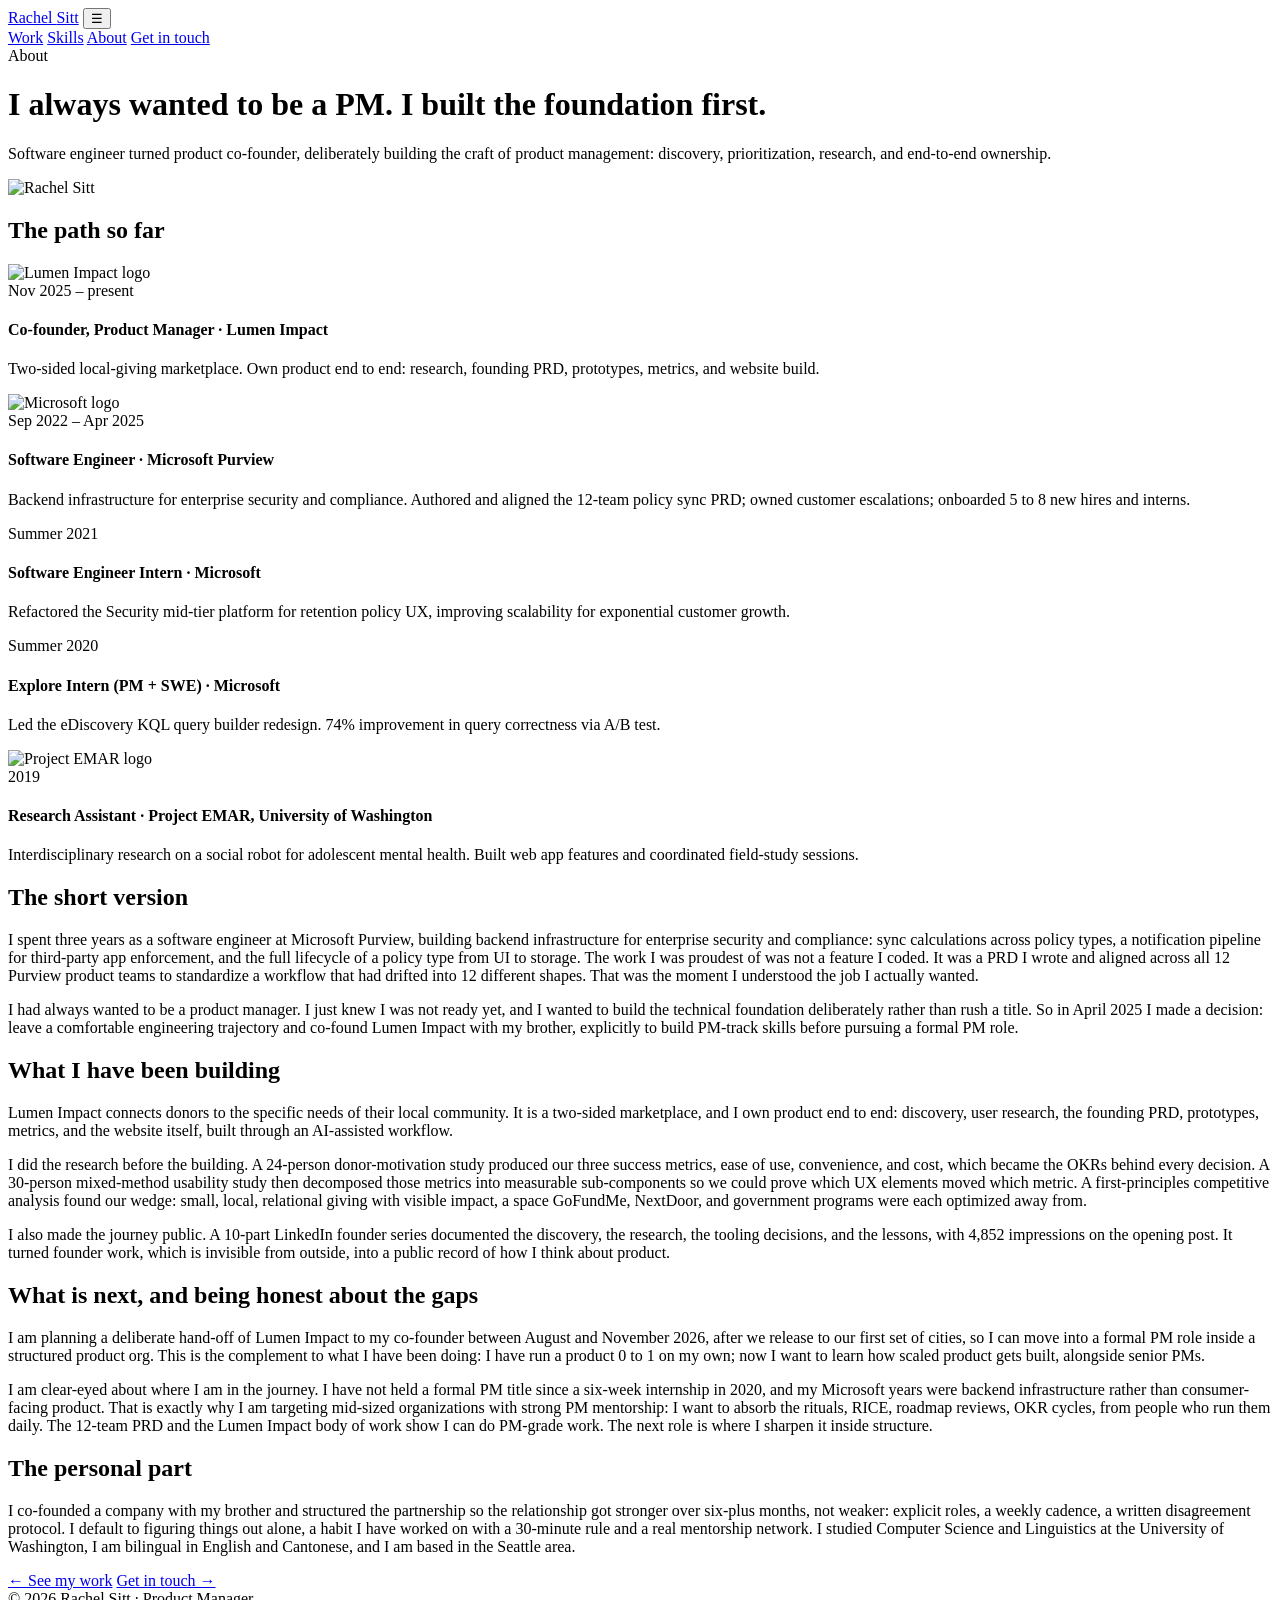
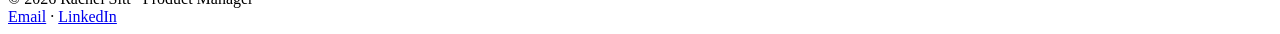
==== about.html @ 6f112ceb "Initial file uploads" ====
<!DOCTYPE html>
<html lang="en">
<head>
<meta charset="UTF-8">
<meta name="viewport" content="width=device-width, initial-scale=1.0">
<title>About · Rachel Sitt</title>
<meta name="description" content="Rachel Sitt's story: from Microsoft engineer to product co-founder, deliberately building PM-track skills.">
<link rel="stylesheet" href="css/styles.css">
</head>
<body>

<nav class="nav">
  <div class="nav-inner">
    <a href="index.html" class="brand">Rachel <span>Sitt</span></a>
    <button class="nav-toggle" aria-label="Menu" onclick="document.getElementById('navlinks').classList.toggle('open')">☰</button>
    <div class="nav-links" id="navlinks">
      <a href="work.html">Work</a>
      <a href="skills.html">Skills</a>
      <a href="about.html">About</a>
      <a href="contact.html" class="nav-cta">Get in touch</a>
    </div>
  </div>
</nav>

<header class="hero">
  <div class="wrap">
    <div class="hero-grid">
      <div>
        <span class="eyebrow">About</span>
        <h1>I always wanted to be a PM. I built the foundation first.</h1>
        <p class="lede">Software engineer turned product co-founder, deliberately building the craft of product management: discovery, prioritization, research, and end-to-end ownership.</p>
      </div>
      <div class="hero-photo">
        <img src="assets/rachel.jpg" alt="Rachel Sitt">
      </div>
    </div>
  </div>
</header>

<section class="bg-soft">
  <div class="wrap">
    <div class="section-head">
      <h2>The path so far</h2>
    </div>
    <div class="vtimeline">

      <div class="vt-row">
        <div class="vt-logo vt-logo--fill"><img src="assets/logos/lumen-impact.jpg" alt="Lumen Impact logo"></div>
        <div class="vt-stack">
          <div class="vt-item">
            <div class="vt-date">Nov 2025 – present</div>
            <h4>Co-founder, Product Manager · Lumen Impact</h4>
            <p>Two-sided local-giving marketplace. Own product end to end: research, founding PRD, prototypes, metrics, and website build.</p>
          </div>
        </div>
      </div>

      <div class="vt-row">
        <div class="vt-logo"><img src="assets/logos/microsoft.png" alt="Microsoft logo"></div>
        <div class="vt-stack">
          <div class="vt-item">
            <div class="vt-date">Sep 2022 – Apr 2025</div>
            <h4>Software Engineer · Microsoft Purview</h4>
            <p>Backend infrastructure for enterprise security and compliance. Authored and aligned the 12-team policy sync PRD; owned customer escalations; onboarded 5 to 8 new hires and interns.</p>
          </div>
          <div class="vt-item">
            <div class="vt-date">Summer 2021</div>
            <h4>Software Engineer Intern · Microsoft</h4>
            <p>Refactored the Security mid-tier platform for retention policy UX, improving scalability for exponential customer growth.</p>
          </div>
          <div class="vt-item">
            <div class="vt-date">Summer 2020</div>
            <h4>Explore Intern (PM + SWE) · Microsoft</h4>
            <p>Led the eDiscovery KQL query builder redesign. 74% improvement in query correctness via A/B test.</p>
          </div>
        </div>
      </div>

      <div class="vt-row">
        <div class="vt-logo"><img src="assets/logos/project-emar.png" alt="Project EMAR logo"></div>
        <div class="vt-stack">
          <div class="vt-item">
            <div class="vt-date">2019</div>
            <h4>Research Assistant · Project EMAR, University of Washington</h4>
            <p>Interdisciplinary research on a social robot for adolescent mental health. Built web app features and coordinated field-study sessions.</p>
          </div>
        </div>
      </div>

    </div>
  </div>
</section>

<section class="cs-body">
  <div class="wrap">
    <div class="prose">
      <h2>The short version</h2>
      <p>I spent three years as a software engineer at Microsoft Purview, building backend infrastructure for enterprise security and compliance: sync calculations across policy types, a notification pipeline for third-party app enforcement, and the full lifecycle of a policy type from UI to storage. The work I was proudest of was not a feature I coded. It was a PRD I wrote and aligned across all 12 Purview product teams to standardize a workflow that had drifted into 12 different shapes. That was the moment I understood the job I actually wanted.</p>
      <p>I had always wanted to be a product manager. I just knew I was not ready yet, and I wanted to build the technical foundation deliberately rather than rush a title. So in April 2025 I made a decision: leave a comfortable engineering trajectory and co-found Lumen Impact with my brother, explicitly to build PM-track skills before pursuing a formal PM role.</p>

      <h2>What I have been building</h2>
      <p>Lumen Impact connects donors to the specific needs of their local community. It is a two-sided marketplace, and I own product end to end: discovery, user research, the founding PRD, prototypes, metrics, and the website itself, built through an AI-assisted workflow.</p>
      <p>I did the research before the building. A 24-person donor-motivation study produced our three success metrics, ease of use, convenience, and cost, which became the OKRs behind every decision. A 30-person mixed-method usability study then decomposed those metrics into measurable sub-components so we could prove which UX elements moved which metric. A first-principles competitive analysis found our wedge: small, local, relational giving with visible impact, a space GoFundMe, NextDoor, and government programs were each optimized away from.</p>
      <p>I also made the journey public. A 10-part LinkedIn founder series documented the discovery, the research, the tooling decisions, and the lessons, with 4,852 impressions on the opening post. It turned founder work, which is invisible from outside, into a public record of how I think about product.</p>

      <h2>What is next, and being honest about the gaps</h2>
      <p>I am planning a deliberate hand-off of Lumen Impact to my co-founder between August and November 2026, after we release to our first set of cities, so I can move into a formal PM role inside a structured product org. This is the complement to what I have been doing: I have run a product 0 to 1 on my own; now I want to learn how scaled product gets built, alongside senior PMs.</p>
      <p>I am clear-eyed about where I am in the journey. I have not held a formal PM title since a six-week internship in 2020, and my Microsoft years were backend infrastructure rather than consumer-facing product. That is exactly why I am targeting mid-sized organizations with strong PM mentorship: I want to absorb the rituals, RICE, roadmap reviews, OKR cycles, from people who run them daily. The 12-team PRD and the Lumen Impact body of work show I can do PM-grade work. The next role is where I sharpen it inside structure.</p>

      <h2>The personal part</h2>
      <p>I co-founded a company with my brother and structured the partnership so the relationship got stronger over six-plus months, not weaker: explicit roles, a weekly cadence, a written disagreement protocol. I default to figuring things out alone, a habit I have worked on with a 30-minute rule and a real mentorship network. I studied Computer Science and Linguistics at the University of Washington, I am bilingual in English and Cantonese, and I am based in the Seattle area.</p>
    </div>

    <div class="cs-nav">
      <a href="work.html" class="btn btn-ghost">← See my work</a>
      <a href="contact.html" class="btn btn-primary">Get in touch →</a>
    </div>
  </div>
</section>

<footer class="footer">
  <div class="wrap footer-inner">
    <div>© 2026 Rachel Sitt · Product Manager</div>
    <div>
      <a href="mailto:rsitt.coll@gmail.com">Email</a> ·
      <a href="https://linkedin.com/in/rachelsitt" target="_blank" rel="noopener">LinkedIn</a>
    </div>
  </div>
</footer>

</body>
</html>
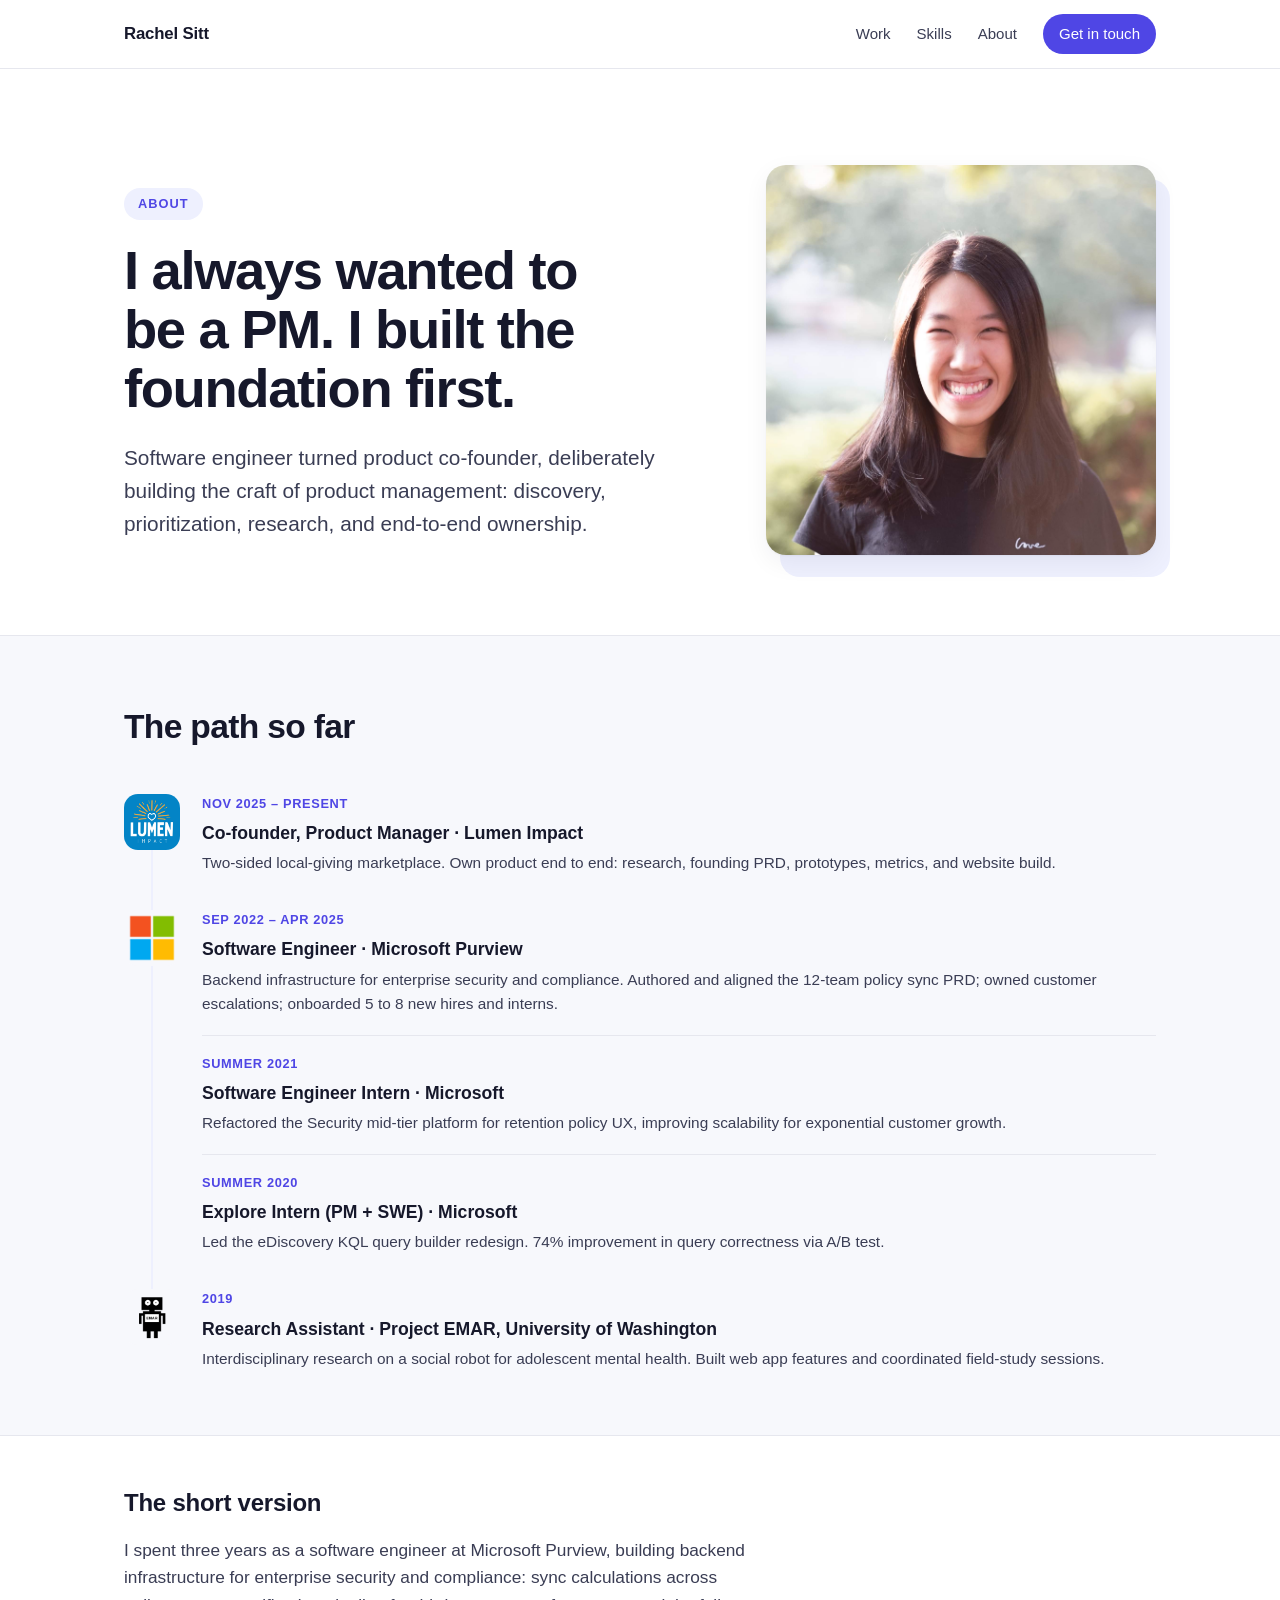
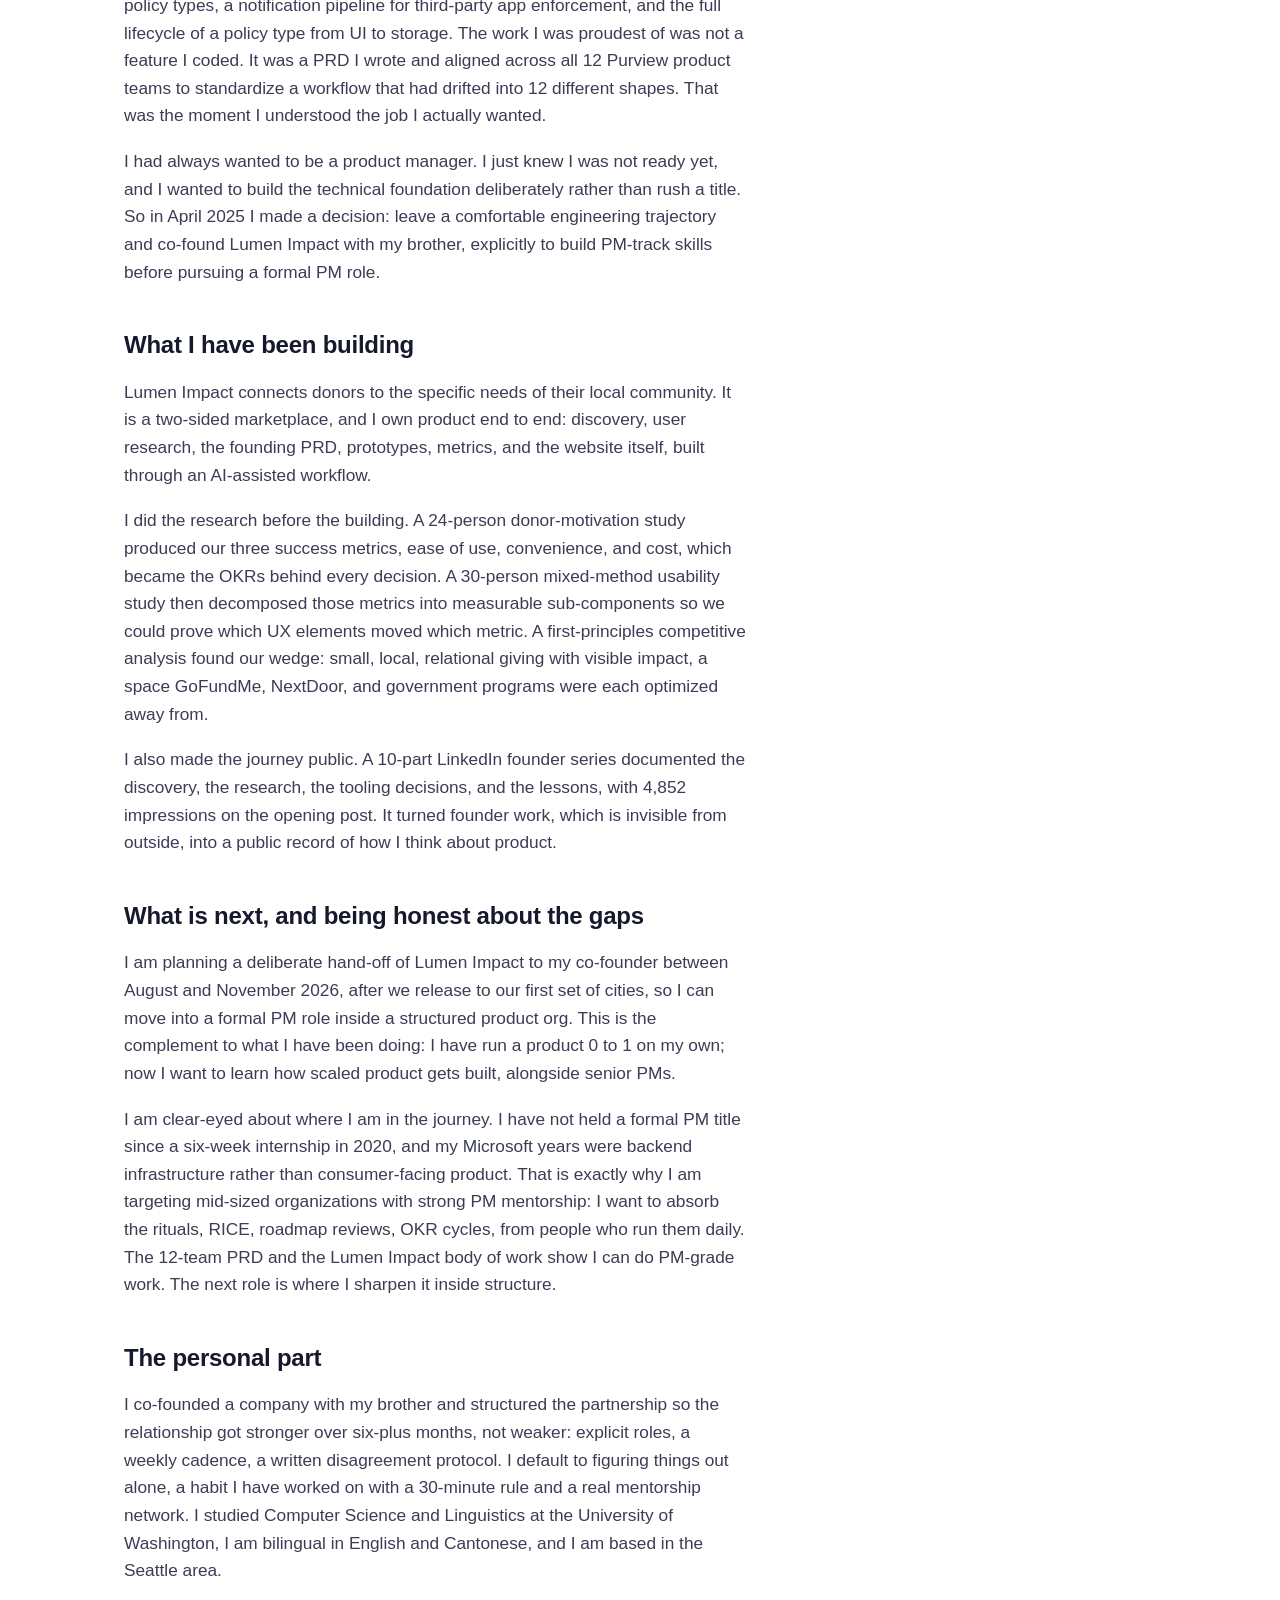
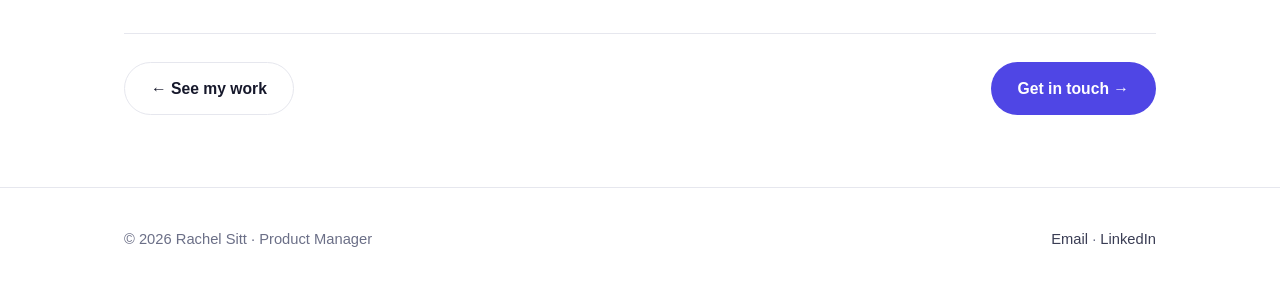
==== commit b6e9ee72: "update directory and basic styling changes" ====
--- a/about.html
+++ b/about.html
@@ -11,7 +11,7 @@
 
 <nav class="nav">
   <div class="nav-inner">
-    <a href="index.html" class="brand">Rachel <span>Sitt</span></a>
+    <a href="index.html" class="brand">Rachel Sitt</a>
     <button class="nav-toggle" aria-label="Menu" onclick="document.getElementById('navlinks').classList.toggle('open')">☰</button>
     <div class="nav-links" id="navlinks">
       <a href="work.html">Work</a>
@@ -45,7 +45,7 @@
     <div class="vtimeline">
 
       <div class="vt-row">
-        <div class="vt-logo vt-logo--fill"><img src="assets/logos/lumen-impact.jpg" alt="Lumen Impact logo"></div>
+        <div class="vt-logo vt-logo--fill"><img src="assets/lumen-impact.jpg" alt="Lumen Impact logo"></div>
         <div class="vt-stack">
           <div class="vt-item">
             <div class="vt-date">Nov 2025 – present</div>
@@ -56,7 +56,7 @@
       </div>
 
       <div class="vt-row">
-        <div class="vt-logo"><img src="assets/logos/microsoft.png" alt="Microsoft logo"></div>
+        <div class="vt-logo"><img src="assets/microsoft.png" alt="Microsoft logo"></div>
         <div class="vt-stack">
           <div class="vt-item">
             <div class="vt-date">Sep 2022 – Apr 2025</div>
@@ -77,7 +77,7 @@
       </div>
 
       <div class="vt-row">
-        <div class="vt-logo"><img src="assets/logos/project-emar.png" alt="Project EMAR logo"></div>
+        <div class="vt-logo"><img src="assets/project-emar.png" alt="Project EMAR logo"></div>
         <div class="vt-stack">
           <div class="vt-item">
             <div class="vt-date">2019</div>
--- a/css/styles.css
+++ b/css/styles.css
@@ -0,0 +1,364 @@
+/* ===========================================================
+   Rachel Sitt - Portfolio
+   Design system: navy ink, indigo accent, amber metrics
+   =========================================================== */
+
+:root {
+  --ink: #16182b;
+  --ink-soft: #3a3d54;
+  --muted: #6b6f87;
+  --line: #e6e7ee;
+  --bg: #ffffff;
+  --bg-soft: #f7f8fc;
+  --accent: #4f46e5;
+  --accent-soft: #eef0fe;
+  --metric: #d97706;
+  --radius: 14px;
+  --maxw: 1080px;
+  --shadow: 0 1px 2px rgba(22,24,43,.04), 0 8px 24px rgba(22,24,43,.06);
+  --font: -apple-system, BlinkMacSystemFont, "Segoe UI", Roboto, Helvetica, Arial, sans-serif;
+}
+
+* { box-sizing: border-box; margin: 0; padding: 0; }
+
+html { scroll-behavior: smooth; }
+
+body {
+  font-family: var(--font);
+  color: var(--ink);
+  background: var(--bg);
+  line-height: 1.6;
+  -webkit-font-smoothing: antialiased;
+}
+
+a { color: var(--accent); text-decoration: none; }
+a:hover { text-decoration: underline; }
+
+.wrap { max-width: var(--maxw); margin: 0 auto; padding: 0 24px; }
+
+/* ---------- Navigation ---------- */
+.nav {
+  position: sticky; top: 0; z-index: 50;
+  background: rgba(255,255,255,.85);
+  backdrop-filter: saturate(180%) blur(10px);
+  border-bottom: 1px solid var(--line);
+}
+.nav-inner {
+  max-width: var(--maxw); margin: 0 auto; padding: 14px 24px;
+  display: flex; align-items: center; justify-content: space-between;
+}
+.brand { font-weight: 700; font-size: 1.05rem; color: var(--ink); letter-spacing: -.01em; }
+.brand:hover { text-decoration: none; }
+.brand span { color: var(--accent); }
+.nav-links { display: flex; gap: 26px; align-items: center; }
+.nav-links a {
+  color: var(--ink-soft); font-size: .94rem; font-weight: 500;
+}
+.nav-links a:hover { color: var(--accent); text-decoration: none; }
+.nav-cta {
+  background: var(--accent); color: #fff !important;
+  padding: 8px 16px; border-radius: 999px; font-weight: 600;
+}
+.nav-cta:hover { background: #4338ca; text-decoration: none; }
+.nav-toggle { display: none; background: none; border: 0; font-size: 1.5rem; cursor: pointer; color: var(--ink); }
+
+/* ---------- Hero ---------- */
+.hero { padding: 96px 0 72px; }
+.hero-grid {
+  display: grid; grid-template-columns: 1.5fr 1fr; gap: 56px; align-items: center;
+}
+.hero-photo { position: relative; }
+.hero-photo img {
+  width: 100%; aspect-ratio: 1/1; object-fit: cover; object-position: top;
+  border-radius: 20px; box-shadow: var(--shadow);
+}
+.hero-photo::after {
+  content: ""; position: absolute; inset: 14px -14px -14px 14px; z-index: -1;
+  border-radius: 20px; background: var(--accent-soft);
+}
+.eyebrow {
+  display: inline-block; font-size: .8rem; font-weight: 700;
+  letter-spacing: .08em; text-transform: uppercase; color: var(--accent);
+  background: var(--accent-soft); padding: 6px 14px; border-radius: 999px;
+  margin-bottom: 22px;
+}
+.hero h1 {
+  font-size: clamp(2.2rem, 5vw, 3.4rem); line-height: 1.08;
+  letter-spacing: -.025em; color: var(--ink); max-width: 16ch;
+}
+.hero .lede {
+  margin-top: 22px; font-size: clamp(1.05rem, 2vw, 1.3rem);
+  color: var(--ink-soft); max-width: 60ch;
+}
+.hero-actions { margin-top: 34px; display: flex; gap: 14px; flex-wrap: wrap; }
+
+.btn {
+  display: inline-block; padding: 13px 26px; border-radius: 999px;
+  font-weight: 600; font-size: .98rem; cursor: pointer; border: 1px solid transparent;
+  transition: all .15s ease;
+}
+.btn-primary { background: var(--accent); color: #fff; }
+.btn-primary:hover { background: #4338ca; text-decoration: none; }
+.btn-ghost { background: #fff; color: var(--ink); border-color: var(--line); }
+.btn-ghost:hover { border-color: var(--accent); color: var(--accent); text-decoration: none; }
+
+/* ---------- Sections ---------- */
+section { padding: 64px 0; }
+.section-head { margin-bottom: 40px; max-width: 60ch; }
+.section-head h2 {
+  font-size: clamp(1.6rem, 3vw, 2.1rem); letter-spacing: -.02em; color: var(--ink);
+}
+.section-head p { margin-top: 12px; color: var(--muted); font-size: 1.05rem; }
+.bg-soft { background: var(--bg-soft); border-top: 1px solid var(--line); border-bottom: 1px solid var(--line); }
+
+/* ---------- Metric strip ---------- */
+.metrics {
+  display: grid; grid-template-columns: repeat(4, 1fr); gap: 24px;
+  margin-top: 56px;
+}
+.metric { }
+.metric .num {
+  font-size: clamp(2rem, 4vw, 2.8rem); font-weight: 800;
+  color: var(--metric); letter-spacing: -.02em; line-height: 1;
+}
+.metric .label { margin-top: 10px; color: var(--muted); font-size: .92rem; }
+
+/* ---------- Work grid ---------- */
+.grid { display: grid; grid-template-columns: repeat(2, 1fr); gap: 22px; }
+.card {
+  display: block; background: #fff; border: 1px solid var(--line);
+  border-radius: var(--radius); padding: 28px; transition: all .18s ease;
+  color: inherit;
+}
+.card:hover { border-color: var(--accent); box-shadow: var(--shadow); transform: translateY(-2px); text-decoration: none; }
+.card .tag {
+  font-size: .76rem; font-weight: 700; letter-spacing: .06em; text-transform: uppercase;
+  color: var(--accent);
+}
+.card h3 { margin: 12px 0 8px; font-size: 1.25rem; letter-spacing: -.01em; color: var(--ink); }
+.card p { color: var(--ink-soft); font-size: .98rem; }
+.card .result {
+  margin-top: 16px; padding-top: 16px; border-top: 1px solid var(--line);
+  font-weight: 600; color: var(--ink);
+}
+.card .result b { color: var(--metric); }
+.card .more { margin-top: 14px; font-weight: 600; color: var(--accent); font-size: .92rem; }
+
+/* smaller cards for additional work */
+.grid-3 { display: grid; grid-template-columns: repeat(3, 1fr); gap: 18px; }
+.mini {
+  background: #fff; border: 1px solid var(--line); border-radius: var(--radius); padding: 22px;
+}
+.mini h4 { font-size: 1.05rem; margin-bottom: 6px; color: var(--ink); }
+.mini p { color: var(--muted); font-size: .92rem; }
+
+/* ---------- Skills ---------- */
+.skills { display: grid; grid-template-columns: repeat(3, 1fr); gap: 22px; }
+.skillcol h3 {
+  font-size: 1.05rem; color: var(--ink); margin-bottom: 14px;
+  padding-bottom: 10px; border-bottom: 2px solid var(--accent-soft);
+}
+.skillcol ul { list-style: none; }
+.skillcol li { padding: 6px 0; color: var(--ink-soft); font-size: .96rem; }
+.skillcol li::before { content: "›"; color: var(--accent); font-weight: 700; margin-right: 10px; }
+
+/* ---------- Case study layout ---------- */
+.cs-hero { padding: 72px 0 40px; }
+.cs-hero .eyebrow { margin-bottom: 18px; }
+.cs-hero h1 { font-size: clamp(1.9rem, 4vw, 2.8rem); letter-spacing: -.02em; max-width: 22ch; }
+.cs-hero .sub { margin-top: 16px; color: var(--ink-soft); font-size: 1.15rem; max-width: 62ch; }
+
+.cs-meta {
+  display: flex; flex-wrap: wrap; gap: 32px; margin-top: 30px;
+  padding: 24px 0; border-top: 1px solid var(--line); border-bottom: 1px solid var(--line);
+}
+.cs-meta div .k { font-size: .78rem; text-transform: uppercase; letter-spacing: .06em; color: var(--muted); font-weight: 700; }
+.cs-meta div .v { margin-top: 4px; color: var(--ink); font-weight: 500; }
+
+.cs-body { padding: 48px 0 72px; }
+.cs-body .col { max-width: 72ch; }
+.cs-body h2 {
+  font-size: 1.45rem; letter-spacing: -.01em; margin: 40px 0 14px; color: var(--ink);
+}
+.cs-body h2:first-child { margin-top: 0; }
+.cs-body p { margin-bottom: 16px; color: var(--ink-soft); font-size: 1.05rem; }
+.cs-body ul { margin: 0 0 18px 22px; color: var(--ink-soft); font-size: 1.05rem; }
+.cs-body li { margin-bottom: 8px; }
+.cs-body strong { color: var(--ink); }
+
+.callout {
+  background: var(--accent-soft); border-left: 4px solid var(--accent);
+  border-radius: 0 10px 10px 0; padding: 20px 24px; margin: 28px 0;
+}
+.callout .num { font-size: 2.2rem; font-weight: 800; color: var(--metric); line-height: 1; }
+.callout p { margin: 8px 0 0; color: var(--ink-soft); }
+
+.note {
+  font-size: .92rem; color: var(--muted); font-style: italic;
+  border-top: 1px dashed var(--line); padding-top: 16px; margin-top: 28px;
+}
+
+.cs-nav {
+  display: flex; justify-content: space-between; gap: 16px; flex-wrap: wrap;
+  margin-top: 48px; padding-top: 28px; border-top: 1px solid var(--line);
+}
+
+/* ---------- About ---------- */
+.prose { max-width: 70ch; }
+.prose p { margin-bottom: 18px; color: var(--ink-soft); font-size: 1.08rem; }
+.prose h2 { font-size: 1.5rem; margin: 40px 0 14px; color: var(--ink); letter-spacing: -.01em; }
+.timeline { margin-top: 12px; }
+.tl-item { display: flex; gap: 20px; padding: 18px 0; border-bottom: 1px solid var(--line); }
+.tl-date { min-width: 150px; color: var(--muted); font-size: .92rem; font-weight: 600; }
+.tl-body h4 { color: var(--ink); font-size: 1.05rem; }
+.tl-body p { color: var(--ink-soft); font-size: .96rem; margin-top: 4px; }
+
+/* Visual timeline (logos on the left) */
+.vtimeline { position: relative; margin-top: 8px; }
+.vt-row { position: relative; display: flex; gap: 22px; align-items: flex-start; padding-bottom: 34px; }
+.vt-row:last-child { padding-bottom: 0; }
+/* connector line: from each logo's centre down to the next logo */
+.vt-row::after {
+  content: ""; position: absolute; left: 27px; top: 28px; bottom: 0;
+  width: 2px; background: var(--accent-soft); z-index: 0;
+}
+.vt-row:last-child::after { display: none; }
+.vt-logo {
+  position: relative; z-index: 1; flex: 0 0 56px; width: 56px; height: 56px;
+  border-radius: 14px; background: var(--bg-soft);
+  display: flex; align-items: center; justify-content: center;
+  overflow: hidden;
+}
+.vt-logo img { width: 100%; height: 100%; object-fit: contain; padding: 4px; box-sizing: border-box; }
+.vt-logo--fill img { padding: 0; object-fit: cover; }
+.vt-logo--text {
+  font-weight: 800; font-size: 1.05rem; letter-spacing: .02em;
+  color: var(--accent); background: var(--accent-soft); border-color: var(--accent-soft);
+}
+.vt-stack { flex: 1; min-width: 0; }
+.vt-item { position: relative; }
+/* multiple roles under one logo (e.g. Microsoft) get a light divider */
+.vt-stack .vt-item + .vt-item {
+  margin-top: 18px; padding-top: 18px; border-top: 1px solid var(--line);
+}
+.vt-date {
+  font-size: .8rem; font-weight: 700; letter-spacing: .05em;
+  text-transform: uppercase; color: var(--accent);
+}
+.vt-item h4 { margin: 5px 0 4px; font-size: 1.1rem; color: var(--ink); }
+.vt-item p { color: var(--ink-soft); font-size: .96rem; }
+
+/* ---------- Contact ---------- */
+.contact-grid { display: grid; grid-template-columns: 1.2fr 1fr; gap: 48px; align-items: start; }
+.contact-card {
+  background: var(--bg-soft); border: 1px solid var(--line); border-radius: var(--radius);
+  padding: 28px;
+}
+.contact-list { list-style: none; }
+.contact-list li { padding: 14px 0; border-bottom: 1px solid var(--line); }
+.contact-list li:last-child { border-bottom: 0; }
+.contact-list .k { font-size: .8rem; text-transform: uppercase; letter-spacing: .06em; color: var(--muted); font-weight: 700; }
+.contact-list .v { margin-top: 4px; font-size: 1.1rem; }
+.looking li { padding: 8px 0; color: var(--ink-soft); }
+.looking li::before { content: "✓"; color: var(--accent); font-weight: 700; margin-right: 10px; }
+
+/* ---------- Homepage: top skill set ---------- */
+.skillset { display: grid; grid-template-columns: repeat(4, 1fr); gap: 20px; }
+.skillset-card {
+  background: #fff; border: 1px solid var(--line);
+  border-radius: var(--radius); padding: 22px; transition: all .18s ease;
+}
+.skillset-card:hover { border-color: var(--accent); box-shadow: var(--shadow); transform: translateY(-2px); }
+.ss-head { display: flex; align-items: center; gap: 10px; margin-bottom: 16px; }
+.ss-glyph {
+  display: inline-flex; align-items: center; justify-content: center;
+  width: 30px; height: 30px; border-radius: 8px; flex-shrink: 0;
+  background: var(--accent-soft); color: var(--accent); font-size: 1rem;
+}
+.ss-head h3 { font-size: 1.05rem; color: var(--ink); letter-spacing: -.01em; }
+.ss-tags { list-style: none; display: flex; flex-wrap: wrap; gap: 8px; }
+.ss-tags li {
+  font-size: .82rem; color: var(--ink-soft); background: var(--bg-soft);
+  border: 1px solid var(--line); padding: 5px 11px; border-radius: 999px;
+}
+
+/* ---------- Homepage: horizontal timeline (the arc) ---------- */
+.htimeline { position: relative; margin-top: 8px; overflow-x: auto; padding-bottom: 14px; }
+.ht-track { display: flex; min-width: min-content; }
+.ht-item { position: relative; flex: 0 0 240px; padding: 34px 22px 0 0; }
+.ht-item::before {
+  content: ""; position: absolute; top: 7px; left: 0; right: 0; height: 2px;
+  background: var(--accent-soft);
+}
+.ht-item:last-child::before { display: none; }
+.ht-dot {
+  position: absolute; top: 0; left: 0; width: 16px; height: 16px;
+  border-radius: 50%; background: #fff; border: 3px solid var(--accent);
+  box-sizing: border-box; z-index: 1;
+}
+.ht-item:last-child .ht-dot { background: var(--accent); }
+.ht-logo {
+  width: 44px; height: 44px; border-radius: 11px; margin: 0 0 12px;
+  background: #fff; border: 1px solid var(--line); box-shadow: var(--shadow);
+  display: flex; align-items: center; justify-content: center; overflow: hidden;
+}
+.ht-logo img { width: 100%; height: 100%; object-fit: contain; padding: 6px; box-sizing: border-box; }
+.ht-logo--fill img { padding: 0; object-fit: cover; }
+.ht-logo--text {
+  font-weight: 800; font-size: .95rem; color: var(--accent);
+  background: var(--accent-soft); border-color: var(--accent-soft);
+}
+.ht-item--wide { flex-basis: 620px; }
+/* 3 Microsoft time points side by side, equal-width columns */
+.ht-roles {
+  list-style: none; margin: 10px 0 0; padding: 0;
+  display: grid; grid-template-columns: repeat(3, 1fr); gap: 16px; align-items: start;
+}
+.ht-roles li {
+  font-size: .85rem; color: var(--ink-soft);
+  padding-top: 12px; border-top: 2px solid var(--accent-soft);
+}
+.ht-rdate { display: block; font-weight: 700; font-size: .76rem; color: var(--metric); margin-bottom: 4px; }
+.ht-ch {
+  font-size: .72rem; font-weight: 700; letter-spacing: .12em;
+  text-transform: uppercase; color: var(--accent);
+}
+.ht-date { margin-top: 6px; font-size: .82rem; font-weight: 600; color: var(--muted); }
+.ht-item h4 { margin: 6px 0; font-size: 1.02rem; color: var(--ink); letter-spacing: -.01em; }
+.ht-item p { font-size: .9rem; color: var(--ink-soft); padding-right: 6px; }
+.ht-hint { margin-top: 16px; font-size: .82rem; color: var(--muted); }
+
+/* ---------- Footer ---------- */
+.footer { border-top: 1px solid var(--line); padding: 40px 0; color: var(--muted); font-size: .92rem; }
+.footer-inner { display: flex; justify-content: space-between; flex-wrap: wrap; gap: 16px; }
+.footer a { color: var(--ink-soft); }
+
+/* ---------- Responsive ---------- */
+@media (max-width: 860px) {
+  .metrics { grid-template-columns: repeat(2, 1fr); gap: 32px; }
+  .grid, .skills, .grid-3, .contact-grid { grid-template-columns: 1fr; }
+  .skillset { grid-template-columns: repeat(2, 1fr); }
+  .ht-item { flex-basis: 220px; }
+  .ht-item--wide { flex-basis: 560px; }
+  .hero-grid { grid-template-columns: 1fr; gap: 36px; }
+  .hero-photo { max-width: 320px; }
+  .hero-photo::after { display: none; }
+  .nav-links {
+    display: none; position: absolute; top: 100%; left: 0; right: 0;
+    flex-direction: column; gap: 0; background: #fff; border-bottom: 1px solid var(--line);
+    padding: 8px 24px 16px;
+  }
+  .nav-links.open { display: flex; }
+  .nav-links a { padding: 12px 0; border-bottom: 1px solid var(--line); width: 100%; }
+  .nav-cta { text-align: center; margin-top: 8px; }
+  .nav-toggle { display: block; }
+  .tl-item { flex-direction: column; gap: 4px; }
+  .tl-date { min-width: 0; }
+  .vt-row { gap: 16px; }
+  .vt-logo { flex-basis: 48px; width: 48px; height: 48px; }
+  .vt-row::after { left: 23px; }
+}
+
+@media (max-width: 560px) {
+  .skillset { grid-template-columns: 1fr; }
+}
